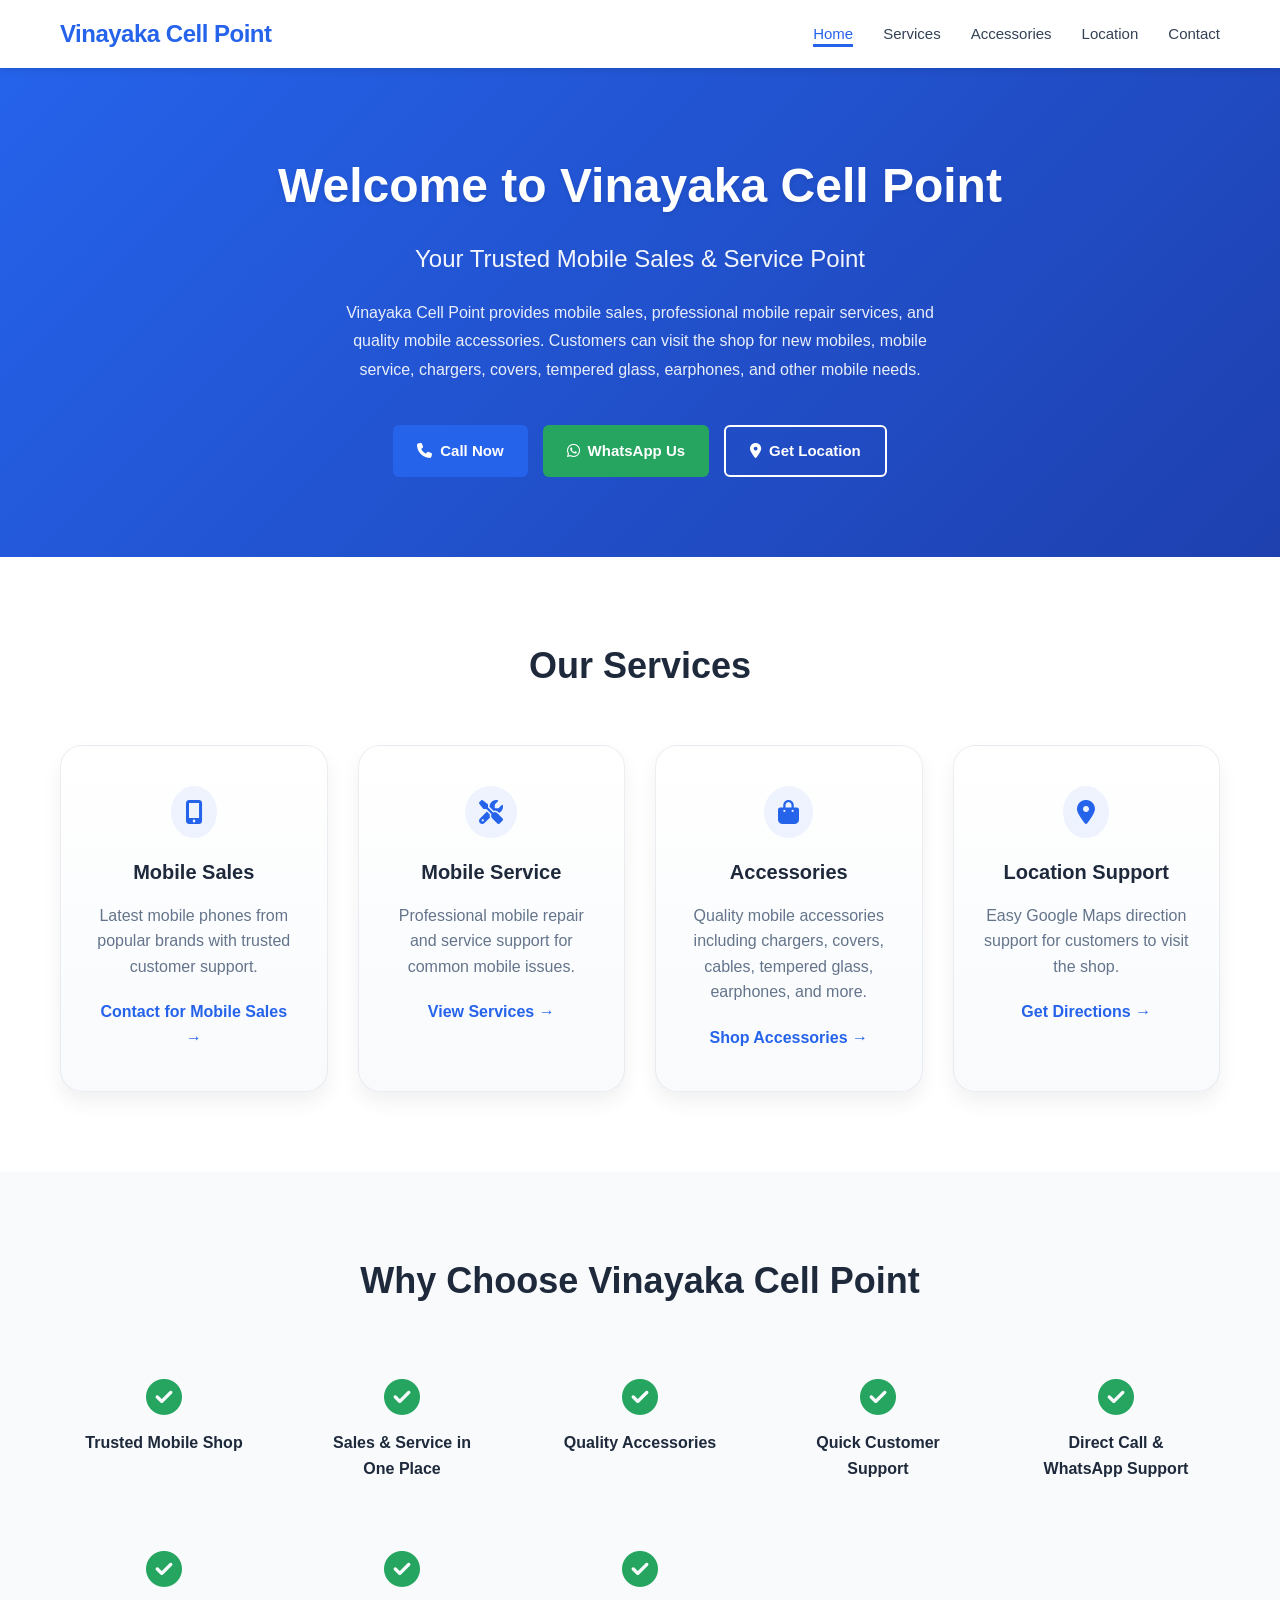
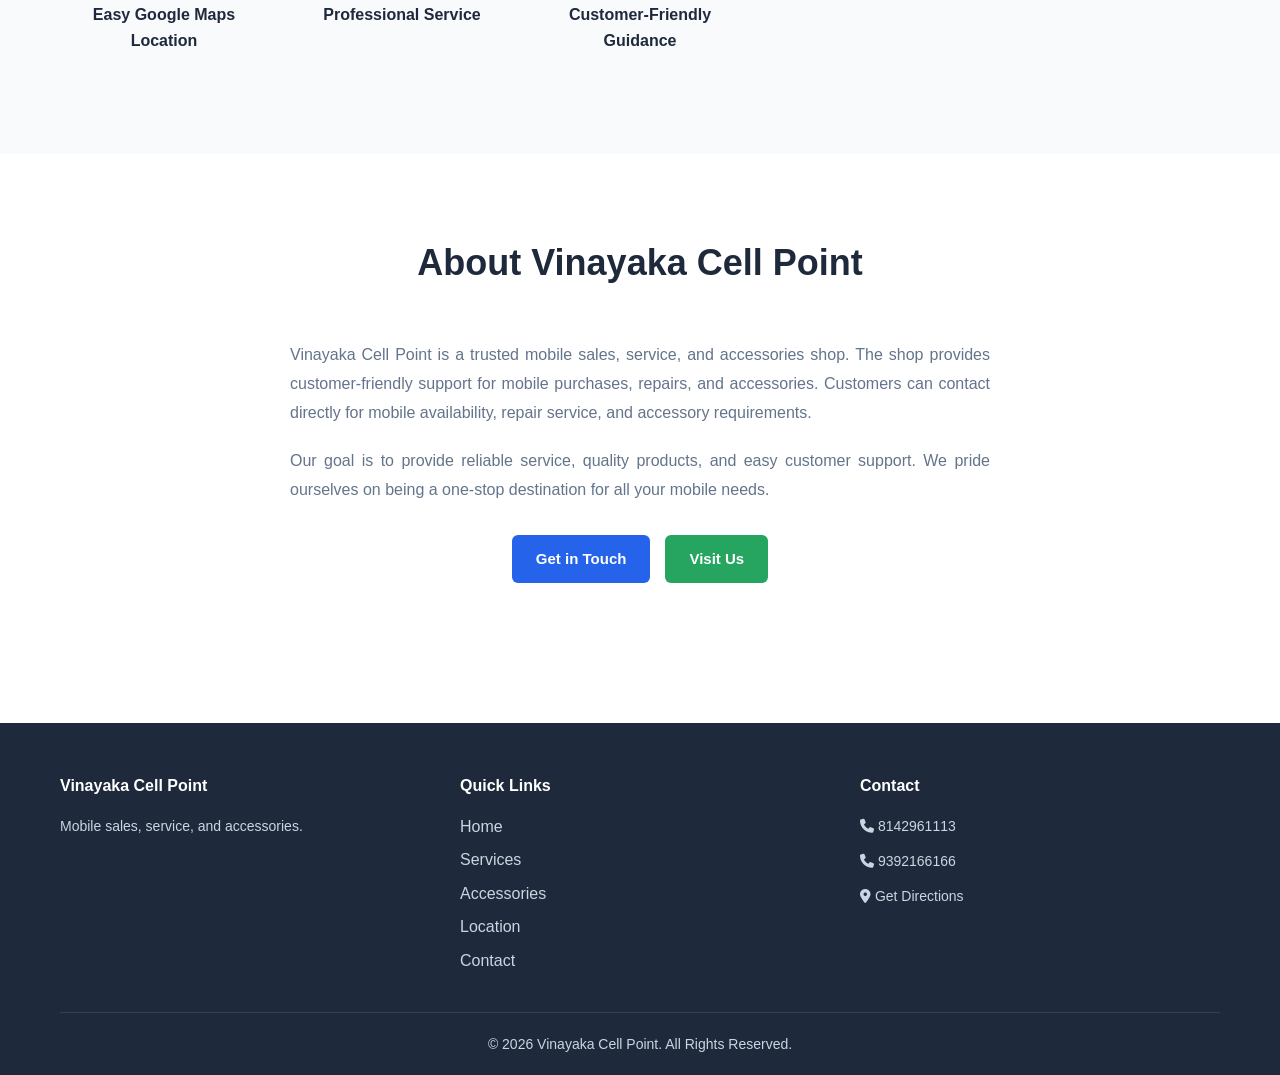
==== index.html @ 68d7e824 "Add files via upload" ====
<!DOCTYPE html>
<html lang="en">
<head>
    <meta charset="UTF-8">
    <meta name="viewport" content="width=device-width, initial-scale=1.0">
    <title>Vinayaka Cell Point - Mobile Sales & Service</title>
    <link rel="stylesheet" href="style.css">
    <link rel="stylesheet" href="https://cdnjs.cloudflare.com/ajax/libs/font-awesome/6.4.0/css/all.min.css">
    <link rel="icon" href="data:image/svg+xml,%3Csvg xmlns='http://www.w3.org/2000/svg' viewBox='0 0 100 100'%3E%3Crect width='100' height='100' rx='20' ry='20' fill='%232563eb'/%3E%3Cpath d='M35 20h30a5 5 0 0 1 5 5v50a5 5 0 0 1-5 5H35a5 5 0 0 1-5-5V25a5 5 0 0 1 5-5zm15 60a3 3 0 1 0 0-6 3 3 0 0 0 0 6z' fill='%23fff'/%3E%3C/svg%3E">
</head>
<body>
    <!-- Navigation Menu -->
    <nav class="navbar">
        <div class="container">
            <div class="navbar-brand">
                <h1>Vinayaka Cell Point</h1>
            </div>
            <div class="navbar-toggle" id="navbar-toggle">
                <span></span>
                <span></span>
                <span></span>
            </div>
            <ul class="nav-menu" id="nav-menu">
                <li><a href="index.html" class="active">Home</a></li>
                <li><a href="services.html">Services</a></li>
                <li><a href="accessories.html">Accessories</a></li>
                <li><a href="location.html">Location</a></li>
                <li><a href="contact.html">Contact</a></li>
            </ul>
        </div>
    </nav>

    <!-- Hero Section -->
    <section class="hero">
        <div class="container">
            <div class="hero-content">
                <h2 class="hero-title">Welcome to Vinayaka Cell Point</h2>
                <p class="hero-subtitle">Your Trusted Mobile Sales & Service Point</p>
                <p class="hero-description">
                    Vinayaka Cell Point provides mobile sales, professional mobile repair services, and quality mobile accessories. 
                    Customers can visit the shop for new mobiles, mobile service, chargers, covers, tempered glass, earphones, and other mobile needs.
                </p>
                <div class="hero-buttons">
                    <a href="tel:8142961113" class="btn btn-primary">
                        <i class="fas fa-phone"></i> Call Now
                    </a>
                    <a href="https://wa.me/918142961113" class="btn btn-secondary" target="_blank">
                        <i class="fab fa-whatsapp"></i> WhatsApp Us
                    </a>
                    <a href="https://maps.app.goo.gl/v7UBUnxVb5iCzYGTA" class="btn btn-outline" target="_blank">
                        <i class="fas fa-map-marker-alt"></i> Get Location
                    </a>
                </div>
            </div>
        </div>
    </section>


    <!-- Main Service Cards -->
    <section class="services-overview">
        <div class="container">
            <h2 class="section-title">Our Services</h2>
            <div class="services-grid">
                <div class="service-card">
                    <div class="card-icon">
                        <i class="fas fa-mobile-alt"></i>
                    </div>
                    <h3>Mobile Sales</h3>
                    <p>Latest mobile phones from popular brands with trusted customer support.</p>
                    <a href="contact.html" class="card-link">Contact for Mobile Sales →</a>
                </div>
                <div class="service-card">
                    <div class="card-icon">
                        <i class="fas fa-tools"></i>
                    </div>
                    <h3>Mobile Service</h3>
                    <p>Professional mobile repair and service support for common mobile issues.</p>
                    <a href="services.html" class="card-link">View Services →</a>
                </div>
                <div class="service-card">
                    <div class="card-icon">
                        <i class="fas fa-shopping-bag"></i>
                    </div>
                    <h3>Accessories</h3>
                    <p>Quality mobile accessories including chargers, covers, cables, tempered glass, earphones, and more.</p>
                    <a href="accessories.html" class="card-link">Shop Accessories →</a>
                </div>
                <div class="service-card">
                    <div class="card-icon">
                        <i class="fas fa-map-marker-alt"></i>
                    </div>
                    <h3>Location Support</h3>
                    <p>Easy Google Maps direction support for customers to visit the shop.</p>
                    <a href="location.html" class="card-link">Get Directions →</a>
                </div>
            </div>
        </div>
    </section>

    <!-- Why Choose Us Section -->
    <section class="why-choose">
        <div class="container">
            <h2 class="section-title">Why Choose Vinayaka Cell Point</h2>
            <div class="features-grid">
                <div class="feature-item">
                    <i class="fas fa-check-circle"></i>
                    <h4>Trusted Mobile Shop</h4>
                </div>
                <div class="feature-item">
                    <i class="fas fa-check-circle"></i>
                    <h4>Sales & Service in One Place</h4>
                </div>
                <div class="feature-item">
                    <i class="fas fa-check-circle"></i>
                    <h4>Quality Accessories</h4>
                </div>
                <div class="feature-item">
                    <i class="fas fa-check-circle"></i>
                    <h4>Quick Customer Support</h4>
                </div>
                <div class="feature-item">
                    <i class="fas fa-check-circle"></i>
                    <h4>Direct Call & WhatsApp Support</h4>
                </div>
                <div class="feature-item">
                    <i class="fas fa-check-circle"></i>
                    <h4>Easy Google Maps Location</h4>
                </div>
                <div class="feature-item">
                    <i class="fas fa-check-circle"></i>
                    <h4>Professional Service</h4>
                </div>
                <div class="feature-item">
                    <i class="fas fa-check-circle"></i>
                    <h4>Customer-Friendly Guidance</h4>
                </div>
            </div>
        </div>
    </section>

    <!-- About Section -->
    <section class="about">
        <div class="container">
            <h2 class="section-title">About Vinayaka Cell Point</h2>
            <div class="about-content">
                <p>
                    Vinayaka Cell Point is a trusted mobile sales, service, and accessories shop. The shop provides customer-friendly 
                    support for mobile purchases, repairs, and accessories. Customers can contact directly for mobile availability, 
                    repair service, and accessory requirements.
                </p>
                <p>
                    Our goal is to provide reliable service, quality products, and easy customer support. We pride ourselves on being 
                    a one-stop destination for all your mobile needs.
                </p>
                <div class="about-buttons">
                    <a href="contact.html" class="btn btn-primary">Get in Touch</a>
                    <a href="location.html" class="btn btn-secondary">Visit Us</a>
                </div>
            </div>
        </div>
    </section>


    <!-- Footer -->
    <footer class="footer">
        <div class="container">
            <div class="footer-content">
                <div class="footer-section">
                    <h3>Vinayaka Cell Point</h3>
                    <p>Mobile sales, service, and accessories.</p>
                </div>
                <div class="footer-section">
                    <h4>Quick Links</h4>
                    <ul>
                        <li><a href="index.html">Home</a></li>
                        <li><a href="services.html">Services</a></li>
                        <li><a href="accessories.html">Accessories</a></li>
                        <li><a href="location.html">Location</a></li>
                        <li><a href="contact.html">Contact</a></li>
                    </ul>
                </div>
                <div class="footer-section">
                    <h4>Contact</h4>
                    <p><i class="fas fa-phone"></i> <a href="tel:8142961113">8142961113</a></p>
                    <p><i class="fas fa-phone"></i> <a href="tel:9392166166">9392166166</a></p>
                    <p><i class="fas fa-map-marker-alt"></i> <a href="https://maps.app.goo.gl/v7UBUnxVb5iCzYGTA" target="_blank">Get Directions</a></p>
                </div>
            </div>
            <div class="footer-bottom">
                <p>&copy; 2026 Vinayaka Cell Point. All Rights Reserved.</p>
            </div>
        </div>
    </footer>

    <script src="script.js"></script>
</body>
</html>
---- style.css ----
/* ============================================
   VINAYAKA CELL POINT - PROFESSIONAL WEBSITE
   ============================================ */

* {
    margin: 0;
    padding: 0;
    box-sizing: border-box;
}

:root {
    --primary-color: #2563eb;
    --secondary-color: #25a55f;
    --accent-color: #f59e0b;
    --dark-color: #1e293b;
    --light-color: #f8fafc;
    --border-color: #e2e8f0;
    --text-color: #334155;
    --light-text: #64748b;
    --white: #ffffff;
    --transition: all 0.3s ease;
}

html {
    scroll-behavior: smooth;
}

body {
    font-family: 'Segoe UI', Tahoma, Geneva, Verdana, sans-serif;
    line-height: 1.6;
    color: var(--text-color);
    background-color: var(--white);
}

.container {
    max-width: 1200px;
    margin: 0 auto;
    padding: 0 20px;
}

/* ============================================
   NAVIGATION BAR
   ============================================ */

.navbar {
    background-color: var(--white);
    box-shadow: 0 2px 8px rgba(0, 0, 0, 0.1);
    position: sticky;
    top: 0;
    z-index: 100;
}

.navbar .container {
    display: flex;
    justify-content: space-between;
    align-items: center;
    padding: 15px 20px;
}

.navbar-brand h1 {
    color: var(--primary-color);
    font-size: 24px;
    font-weight: 700;
    letter-spacing: -0.5px;
}

.nav-menu {
    display: flex;
    list-style: none;
    gap: 30px;
}

.nav-menu a {
    text-decoration: none;
    color: var(--text-color);
    font-weight: 500;
    font-size: 15px;
    transition: var(--transition);
    position: relative;
}

.nav-menu a:hover,
.nav-menu a.active {
    color: var(--primary-color);
}

.nav-menu a.active::after {
    content: '';
    position: absolute;
    bottom: -5px;
    left: 0;
    width: 100%;
    height: 3px;
    background: var(--primary-color);
}

.navbar-toggle {
    display: none;
    flex-direction: column;
    cursor: pointer;
    gap: 5px;
}

.navbar-toggle span {
    width: 25px;
    height: 3px;
    background-color: var(--text-color);
    border-radius: 2px;
    transition: var(--transition);
}

/* ============================================
   GANESH BANNER
   ============================================ */

.ganesh-banner {
    background: linear-gradient(135deg, #2563eb 0%, #1e40af 100%);
    padding: 25px 0;
    text-align: center;
    border-bottom: 3px solid var(--secondary-color);
}

.ganesh-image {
    width: 120px;
    height: 120px;
    border-radius: 50%;
    background-color: var(--white);
    padding: 8px;
    box-shadow: 0 6px 20px rgba(0, 0, 0, 0.2);
    animation: ganeshFloat 3s ease-in-out infinite;
}

@keyframes ganeshFloat {
    0%, 100% {
        transform: translateY(0px);
    }
    50% {
        transform: translateY(-10px);
    }
}

/* ============================================
   HERO SECTION
   ============================================ */

.hero {
    background: linear-gradient(135deg, var(--primary-color) 0%, #1e40af 100%);
    color: var(--white);
    padding: 80px 0;
    text-align: center;
}

.hero-title {
    font-size: 48px;
    font-weight: 700;
    margin-bottom: 15px;
    text-shadow: 0 2px 4px rgba(0, 0, 0, 0.1);
}

.hero-subtitle {
    font-size: 24px;
    font-weight: 500;
    margin-bottom: 20px;
    opacity: 0.95;
}

.hero-description {
    font-size: 16px;
    max-width: 600px;
    margin: 0 auto 40px;
    opacity: 0.9;
    line-height: 1.8;
}

.hero-buttons {
    display: flex;
    gap: 15px;
    justify-content: center;
    flex-wrap: wrap;
}

/* ============================================
   BUTTONS
   ============================================ */

.btn {
    display: inline-flex;
    align-items: center;
    gap: 8px;
    padding: 12px 24px;
    border-radius: 6px;
    text-decoration: none;
    font-weight: 600;
    font-size: 15px;
    border: none;
    cursor: pointer;
    transition: var(--transition);
    white-space: nowrap;
}

.btn-primary {
    background-color: var(--primary-color);
    color: var(--white);
}

.btn-primary:hover {
    background-color: #1d4ed8;
    transform: translateY(-2px);
    box-shadow: 0 4px 12px rgba(37, 99, 235, 0.3);
}

.btn-secondary {
    background-color: var(--secondary-color);
    color: var(--white);
}

.btn-secondary:hover {
    background-color: #1d9d4f;
    transform: translateY(-2px);
    box-shadow: 0 4px 12px rgba(37, 165, 95, 0.3);
}

.btn-outline {
    background-color: transparent;
    color: var(--white);
    border: 2px solid var(--white);
}

.btn-outline:hover {
    background-color: var(--white);
    color: var(--primary-color);
}

.btn-sm {
    padding: 8px 16px;
    font-size: 14px;
}

.btn-lg {
    padding: 14px 32px;
    font-size: 16px;
}

.btn:disabled {
    opacity: 0.6;
    cursor: not-allowed;
}

/* ============================================
   GLOBAL CARD STYLING
   ============================================ */

.action-card,
.service-card,
.brand-card,
.accessory-card,
.offer-card,
.method-card,
.detail-box,
.faq-item,
.benefit-item,
.benefit,
.step {
    background: var(--white);
    border: 1px solid rgba(148,163,184,0.18);
    border-radius: 16px;
    box-shadow: 0 10px 20px rgba(15,23,42,0.06);
    transition: transform 0.25s ease, box-shadow 0.25s ease, border-color 0.25s ease;
}

.action-card:hover,
.service-card:hover,
.brand-card:hover,
.accessory-card:hover,
.offer-card:hover,
.method-card:hover,
.detail-box:hover,
.faq-item:hover,
.benefit-item:hover,
.benefit:hover,
.step:hover {
    transform: translateY(-3px);
    box-shadow: 0 14px 28px rgba(15,23,42,0.1);
    border-color: rgba(148,163,184,0.28);
}

/* ============================================
   QUICK ACTIONS
   ============================================ */

.action-grid {
    display: grid;
    grid-template-columns: repeat(auto-fit, minmax(150px, 1fr));
    gap: 20px;
}

.action-card {
    background: linear-gradient(180deg, rgba(255,255,255,0.98), rgba(248,250,252,0.98));
    border: 1px solid rgba(148,163,184,0.18);
    padding: 24px 22px;
    border-radius: 22px;
    text-align: center;
    text-decoration: none;
    color: var(--text-color);
    transition: transform 0.3s ease, box-shadow 0.3s ease, border-color 0.3s ease;
    cursor: pointer;
}

.action-card:hover {
    border-color: rgba(37,99,235,0.3);
    box-shadow: 0 20px 40px rgba(37,99,235,0.12);
    transform: translateY(-6px);
}

.action-card i {
    font-size: 32px;
    color: var(--primary-color);
    margin-bottom: 10px;
}

.action-card p {
    font-weight: 600;
    font-size: 14px;
}

/* ============================================
   SERVICE CARDS
   ============================================ */

.services-overview {
    padding: 80px 0;
}

.section-title {
    font-size: 36px;
    font-weight: 700;
    text-align: center;
    margin-bottom: 50px;
    color: var(--dark-color);
}

.services-grid {
    display: grid;
    grid-template-columns: repeat(auto-fit, minmax(260px, 1fr));
    gap: 30px;
}

.service-card {
    background: linear-gradient(180deg, rgba(255,255,255,0.98), rgba(248,250,252,0.98));
    border: 1px solid rgba(148,163,184,0.18);
    border-radius: 22px;
    padding: 40px 30px;
    text-align: center;
    transition: transform 0.3s ease, box-shadow 0.3s ease, border-color 0.3s ease;
}

.service-card:hover {
    box-shadow: 0 20px 45px rgba(15,23,42,0.12);
    transform: translateY(-8px);
    border-color: rgba(37,99,235,0.28);
}

.card-icon,
.brand-icon,
.offer-icon,
.item-icon,
.method-card i {
    width: auto;
    height: auto;
    display: inline-flex;
    align-items: center;
    justify-content: center;
    padding: 14px;
    border-radius: 50%;
    margin-bottom: 18px;
    background: rgba(37,99,235,0.08);
    color: var(--primary-color);
}

.card-icon i,
.brand-icon i,
.offer-icon i,
.item-icon i,
.method-card i {
    font-size: 24px;
}

.service-card h3 {
    font-size: 20px;
    margin-bottom: 15px;
    color: var(--dark-color);
}

.service-card p {
    color: var(--light-text);
    margin-bottom: 20px;
    line-height: 1.6;
}

.card-link {
    color: var(--primary-color);
    text-decoration: none;
    font-weight: 600;
    transition: var(--transition);
    display: inline-block;
}

.card-link:hover {
    color: var(--primary-color);
    transform: translateX(5px);
}

/* ============================================
   WHY CHOOSE US SECTION
   ============================================ */

.why-choose {
    background-color: var(--light-color);
    padding: 80px 0;
}

.features-grid {
    display: grid;
    grid-template-columns: repeat(auto-fit, minmax(200px, 1fr));
    gap: 30px;
}

.feature-item {
    text-align: center;
    padding: 20px;
}

.feature-item i {
    font-size: 36px;
    color: var(--secondary-color);
    margin-bottom: 15px;
}

.feature-item h4 {
    font-size: 16px;
    color: var(--dark-color);
    font-weight: 600;
}

/* ============================================
   ABOUT SECTION
   ============================================ */

.about {
    padding: 80px 0;
}

.about-content {
    max-width: 700px;
    margin: 0 auto;
}

.about-content p {
    font-size: 16px;
    line-height: 1.8;
    margin-bottom: 20px;
    color: var(--light-text);
    text-align: justify;
}

.about-buttons {
    display: flex;
    gap: 15px;
    justify-content: center;
    margin-top: 30px;
    flex-wrap: wrap;
}

/* ============================================
   PAGE HEADER
   ============================================ */

.page-header {
    background: linear-gradient(135deg, var(--primary-color) 0%, #1e40af 100%);
    color: var(--white);
    padding: 50px 0;
    text-align: center;
}

.page-header h2 {
    font-size: 36px;
    margin-bottom: 10px;
}

.page-header p {
    font-size: 16px;
    opacity: 0.9;
}

/* ============================================
   BRANDS SECTION
   ============================================ */

.brands-section {
    padding: 60px 0;
}

.section-subtitle {
    text-align: center;
    color: var(--light-text);
    margin-bottom: 40px;
    font-size: 16px;
}

.brands-grid {
    display: grid;
    grid-template-columns: repeat(auto-fit, minmax(200px, 1fr));
    gap: 20px;
}

.brand-card {
    background: linear-gradient(180deg, rgba(255,255,255,0.98), rgba(248,250,252,0.98));
    border: 1px solid rgba(148,163,184,0.18);
    border-radius: 22px;
    padding: 32px;
    text-align: center;
    transition: transform 0.3s ease, box-shadow 0.3s ease, border-color 0.3s ease;
}

.brand-card:hover {
    border-color: rgba(37,99,235,0.28);
    box-shadow: 0 20px 42px rgba(15,23,42,0.12);
    transform: translateY(-6px);
}

.brand-icon {
    font-size: 40px;
    color: var(--primary-color);
    margin-bottom: 15px;
}

.brand-card h3 {
    font-size: 18px;
    margin-bottom: 10px;
    color: var(--dark-color);
}

.brand-card p {
    color: var(--light-text);
    margin-bottom: 20px;
    font-size: 14px;
}

.card-buttons {
    display: flex;
    gap: 10px;
}

/* ============================================
   CTA SECTION
   ============================================ */

.cta-section {
    background: linear-gradient(135deg, var(--primary-color) 0%, #1e40af 100%);
    color: var(--white);
    padding: 60px 0;
    text-align: center;
    margin: 60px 0;
}

.cta-section h2 {
    font-size: 32px;
    margin-bottom: 10px;
}

.cta-section p {
    font-size: 16px;
    margin-bottom: 30px;
    opacity: 0.9;
}

.cta-buttons {
    display: flex;
    gap: 15px;
    justify-content: center;
    flex-wrap: wrap;
}

/* ============================================
   SERVICES LIST
   ============================================ */

.service-intro {
    background-color: var(--light-color);
    padding: 30px 0;
}

.intro-text {
    text-align: center;
    color: var(--light-text);
    font-size: 16px;
    max-width: 600px;
    margin: 0 auto;
}

.services-list {
    padding: 60px 0;
}

.services-items {
    display: grid;
    gap: 20px;
}

.service-item {
    display: flex;
    gap: 20px;
    padding: 25px;
    background-color: var(--white);
    border-left: 4px solid var(--primary-color);
    border-radius: 8px;
    transition: var(--transition);
}

.service-item:hover {
    box-shadow: 0 6px 20px rgba(0, 0, 0, 0.1);
    transform: translateX(5px);
}

.item-icon {
    font-size: 32px;
    color: var(--primary-color);
    min-width: 50px;
    display: flex;
    align-items: center;
    justify-content: center;
}

.item-content h3 {
    font-size: 18px;
    margin-bottom: 8px;
    color: var(--dark-color);
}

.item-content p {
    color: var(--light-text);
    font-size: 14px;
}

/* ============================================
   ACCESSORIES SECTION
   ============================================ */

.accessories-section {
    padding: 60px 0;
}

.accessories-grid {
    display: grid;
    grid-template-columns: repeat(auto-fit, minmax(220px, 1fr));
    gap: 16px;
    align-items: stretch;
    grid-auto-rows: 1fr;
}

.accessory-card {
    background: var(--white);
    border: 1px solid rgba(148,163,184,0.18);
    border-radius: 18px;
    overflow: hidden;
    display: flex;
    flex-direction: column;
    transition: transform 0.3s ease, box-shadow 0.3s ease, border-color 0.3s ease;
    min-height: 480px;
    height: 100%;
}

.accessory-card:hover {
    border-color: rgba(37,165,95,0.22);
    box-shadow: 0 18px 32px rgba(15,23,42,0.08);
    transform: translateY(-4px);
}

.accessory-image {
    aspect-ratio: 4 / 3;
    overflow: hidden;
    min-height: 220px;
}

.accessory-image img {
    width: 100%;
    height: 100%;
    display: block;
    object-fit: cover;
}

.accessory-content {
    padding: 20px;
    text-align: left;
    display: flex;
    flex-direction: column;
    justify-content: flex-start;
    gap: 12px;
    flex: 1;
}

.accessory-card h3 {
    font-size: 20px;
    margin: 0 0 12px;
    color: var(--dark-color);
}

.accessory-card p {
    color: var(--light-text);
    font-size: 15px;
    margin-bottom: 22px;
    line-height: 1.7;
}

.accessory-card .btn {
    width: 100%;
    justify-content: center;
    padding: 12px 0;
}

/* ============================================
   OFFERS SECTION
   ============================================ */

.offers-section {
    padding: 60px 0;
}

.offers-grid {
    display: grid;
    grid-template-columns: repeat(auto-fit, minmax(260px, 1fr));
    gap: 25px;
}

.offer-card {
    background: linear-gradient(180deg, rgba(255,255,255,0.98), rgba(248,250,252,0.98));
    border: 1px solid rgba(148,163,184,0.18);
    border-radius: 22px;
    padding: 32px;
    position: relative;
    transition: transform 0.3s ease, box-shadow 0.3s ease, border-color 0.3s ease;
}

.offer-card:hover {
    border-color: rgba(245,158,11,0.28);
    box-shadow: 0 20px 45px rgba(15,23,42,0.12);
    transform: translateY(-8px);
}

.offer-badge {
    position: absolute;
    top: -12px;
    right: 20px;
    background-color: var(--accent-color);
    color: var(--white);
    padding: 6px 15px;
    border-radius: 20px;
    font-size: 12px;
    font-weight: 700;
}

.offer-icon {
    font-size: 40px;
    color: var(--accent-color);
    margin: 20px 0;
}

.offer-card h3 {
    font-size: 18px;
    margin-bottom: 15px;
    color: var(--dark-color);
}

.offer-card p {
    color: var(--light-text);
    margin-bottom: 20px;
    font-size: 14px;
    line-height: 1.6;
}

.offer-period {
    font-size: 12px;
    color: var(--accent-color);
    font-weight: 600;
    margin-bottom: 20px;
}

/* ============================================
   LOCATION SECTION
   ============================================ */

.location-section {
    padding: 60px 0;
}

.location-content {
    display: grid;
    grid-template-columns: 1fr 1fr;
    gap: 40px;
}

.location-info h2 {
    font-size: 28px;
    margin-bottom: 30px;
    color: var(--dark-color);
}

.info-item {
    margin-bottom: 30px;
}

.info-item h3 {
    color: var(--primary-color);
    margin-bottom: 10px;
    font-size: 16px;
}

.info-item p {
    color: var(--light-text);
    line-height: 1.8;
}

.info-item a {
    color: var(--primary-color);
    text-decoration: none;
    font-weight: 600;
}

.info-item a:hover {
    text-decoration: underline;
}

.location-map h2 {
    font-size: 28px;
    margin-bottom: 20px;
    color: var(--dark-color);
}

.location-map iframe {
    border-radius: 10px;
    margin-bottom: 20px;
}

.map-buttons {
    display: flex;
    gap: 15px;
    flex-wrap: wrap;
}

.how-to-reach {
    background-color: var(--light-color);
    padding: 60px 0;
}

.steps-grid {
    display: grid;
    grid-template-columns: repeat(auto-fit, minmax(200px, 1fr));
    gap: 30px;
}

.step {
    text-align: center;
    padding: 20px;
}

.step-number {
    display: flex;
    align-items: center;
    justify-content: center;
    width: 50px;
    height: 50px;
    background-color: var(--primary-color);
    color: var(--white);
    border-radius: 50%;
    font-size: 24px;
    font-weight: 700;
    margin: 0 auto 15px;
}

.step h3 {
    font-size: 18px;
    margin-bottom: 10px;
    color: var(--dark-color);
}

.step p {
    color: var(--light-text);
    font-size: 14px;
}

.why-visit,
.why-offers {
    padding: 60px 0;
}

.visit-benefits,
.offers-benefits {
    display: grid;
    grid-template-columns: repeat(auto-fit, minmax(200px, 1fr));
    gap: 30px;
}

.benefit-item,
.benefit {
    text-align: center;
    padding: 20px;
    background-color: var(--light-color);
    border-radius: 10px;
    transition: var(--transition);
}

.benefit-item:hover,
.benefit:hover {
    background-color: var(--white);
    box-shadow: 0 6px 15px rgba(0, 0, 0, 0.1);
}

.benefit-item i,
.benefit i {
    font-size: 36px;
    color: var(--primary-color);
    margin-bottom: 15px;
}

.benefit-item h4,
.benefit h4 {
    font-size: 16px;
    margin-bottom: 10px;
    color: var(--dark-color);
}

.benefit-item p,
.benefit p {
    color: var(--light-text);
    font-size: 14px;
}

/* ============================================
   CONTACT SECTION
   ============================================ */

.contact-section {
    padding: 60px 0;
}

.contact-wrapper {
    display: grid;
    grid-template-columns: 1fr 1fr;
    gap: 40px;
}

.contact-form-container h2,
.contact-details-container h2 {
    font-size: 24px;
    margin-bottom: 25px;
    color: var(--dark-color);
}

.contact-form {
    display: flex;
    flex-direction: column;
    gap: 20px;
}

.form-group {
    display: flex;
    flex-direction: column;
}

.form-group label {
    margin-bottom: 8px;
    font-weight: 600;
    color: var(--dark-color);
    font-size: 14px;
}

.form-group input,
.form-group textarea,
.form-group select {
    padding: 12px;
    border: 2px solid var(--border-color);
    border-radius: 6px;
    font-family: inherit;
    font-size: 14px;
    transition: var(--transition);
}

.form-group input:focus,
.form-group textarea:focus,
.form-group select:focus {
    outline: none;
    border-color: var(--primary-color);
    box-shadow: 0 0 0 3px rgba(37, 99, 235, 0.1);
}

.form-note {
    font-size: 12px;
    color: var(--light-text);
    text-align: center;
}

.detail-box {
    background: linear-gradient(180deg, rgba(255,255,255,0.98), rgba(248,250,252,0.98));
    padding: 24px;
    border-radius: 22px;
    border: 1px solid rgba(148,163,184,0.18);
    margin-bottom: 20px;
}

.detail-box h3 {
    font-size: 16px;
    margin-bottom: 12px;
    color: var(--dark-color);
    display: flex;
    align-items: center;
    gap: 10px;
}

.detail-box i {
    color: var(--primary-color);
}

.detail-box p {
    color: var(--light-text);
    margin-bottom: 10px;
}

.contact-link {
    color: var(--primary-color);
    text-decoration: none;
    font-weight: 600;
}

.contact-link:hover {
    text-decoration: underline;
}

.quick-actions-contact {
    display: flex;
    gap: 10px;
    flex-wrap: wrap;
}

.action-link {
    flex: 1;
    padding: 12px;
    background-color: var(--white);
    border: 2px solid var(--primary-color);
    border-radius: 6px;
    text-decoration: none;
    color: var(--primary-color);
    text-align: center;
    font-weight: 600;
    transition: var(--transition);
    display: flex;
    flex-direction: column;
    align-items: center;
    gap: 8px;
}

.action-link:hover {
    background-color: var(--primary-color);
    color: var(--white);
}

/* ============================================
   ALTERNATIVE CONTACT
   ============================================ */

.alternative-contact {
    background-color: var(--light-color);
    padding: 60px 0;
}

.methods-grid {
    display: grid;
    grid-template-columns: repeat(auto-fit, minmax(250px, 1fr));
    gap: 25px;
}

.method-card {
    background: linear-gradient(180deg, rgba(255,255,255,0.98), rgba(248,250,252,0.98));
    padding: 32px;
    border-radius: 22px;
    text-align: center;
    transition: transform 0.3s ease, box-shadow 0.3s ease, border-color 0.3s ease;
    border: 1px solid rgba(148,163,184,0.18);
}

.method-card:hover {
    box-shadow: 0 20px 42px rgba(15,23,42,0.12);
    transform: translateY(-6px);
}

.method-card i {
    font-size: 40px;
    color: var(--primary-color);
    margin-bottom: 15px;
}

.method-card h3 {
    font-size: 18px;
    margin-bottom: 10px;
    color: var(--dark-color);
}

.method-card p {
    color: var(--light-text);
    margin-bottom: 20px;
}

/* ============================================
   FAQ SECTION
   ============================================ */

.faq-section {
    padding: 60px 0;
}

.faq-items {
    max-width: 700px;
    margin: 0 auto;
    display: flex;
    flex-direction: column;
    gap: 15px;
}

.faq-item {
    border: 2px solid var(--border-color);
    border-radius: 8px;
    overflow: hidden;
    transition: var(--transition);
}

.faq-question {
    padding: 20px;
    background-color: var(--light-color);
    cursor: pointer;
    display: flex;
    justify-content: space-between;
    align-items: center;
    font-weight: 600;
    color: var(--dark-color);
    transition: var(--transition);
}

.faq-question:hover {
    background-color: var(--primary-color);
    color: var(--white);
}

.faq-question h4 {
    margin: 0;
    font-size: 16px;
}

.faq-question i {
    transition: var(--transition);
}

.faq-item.active .faq-question {
    background-color: var(--primary-color);
    color: var(--white);
}

.faq-item.active .faq-question i {
    transform: rotate(180deg);
}

.faq-answer {
    padding: 20px;
    display: none;
    background-color: var(--white);
    color: var(--light-text);
}

.faq-item.active .faq-answer {
    display: block;
    animation: slideDown 0.3s ease;
}

@keyframes slideDown {
    from {
        opacity: 0;
        transform: translateY(-10px);
    }
    to {
        opacity: 1;
        transform: translateY(0);
    }
}

/* ============================================
   STICKY FOOTER
   ============================================ */

.sticky-footer {
    position: fixed;
    bottom: 0;
    left: 0;
    right: 0;
    display: none;
    background-color: var(--white);
    border-top: 2px solid var(--border-color);
    z-index: 99;
    padding: 10px;
}

.sticky-footer {
    display: flex;
    justify-content: space-around;
    align-items: center;
}

.sticky-footer a {
    flex: 1;
    display: flex;
    flex-direction: column;
    align-items: center;
    gap: 5px;
    text-decoration: none;
    color: var(--text-color);
    padding: 10px;
    text-align: center;
    font-size: 12px;
    transition: var(--transition);
}

.sticky-footer a:hover {
    color: var(--primary-color);
}

.sticky-footer i {
    font-size: 20px;
}

.sticky-footer span {
    font-weight: 600;
}

/* ============================================
   FOOTER
   ============================================ */

.footer {
    background-color: var(--dark-color);
    color: var(--white);
    padding: 50px 0 20px;
    margin-top: 60px;
}

.footer-content {
    display: grid;
    grid-template-columns: repeat(auto-fit, minmax(250px, 1fr));
    gap: 40px;
    margin-bottom: 30px;
}

.footer-section h3,
.footer-section h4 {
    margin-bottom: 15px;
    font-size: 16px;
}

.footer-section p {
    color: #cbd5e1;
    font-size: 14px;
    line-height: 1.8;
    margin-bottom: 10px;
}

.footer-section a {
    color: #cbd5e1;
    text-decoration: none;
    transition: var(--transition);
}

.footer-section a:hover {
    color: var(--primary-color);
}

.footer-section ul {
    list-style: none;
}

.footer-section ul li {
    margin-bottom: 8px;
}

.footer-bottom {
    border-top: 1px solid #334155;
    padding-top: 20px;
    text-align: center;
    color: #cbd5e1;
    font-size: 14px;
}

/* ============================================
   RESPONSIVE DESIGN
   ============================================ */

@media (max-width: 768px) {
    .navbar-toggle {
        display: flex;
    }

    .nav-menu {
        position: absolute;
        top: 60px;
        left: 0;
        right: 0;
        background-color: var(--white);
        flex-direction: column;
        gap: 0;
        max-height: 0;
        overflow: hidden;
        transition: max-height 0.3s ease;
        box-shadow: 0 8px 16px rgba(0, 0, 0, 0.1);
    }

    .nav-menu.active {
        max-height: 400px;
    }

    .nav-menu li {
        border-bottom: 1px solid var(--border-color);
    }

    .nav-menu a {
        display: block;
        padding: 15px 20px;
    }

    .hero-title {
        font-size: 32px;
    }

    .hero-subtitle {
        font-size: 18px;
    }

    .hero-buttons {
        flex-direction: column;
    }

    .btn,
    .btn-lg {
        width: 100%;
        justify-content: center;
    }

    .section-title {
        font-size: 28px;
    }

    .services-grid,
    .brands-grid,
    .accessories-grid,
    .offers-grid,
    .steps-grid,
    .methods-grid,
    .features-grid,
    .action-grid {
        grid-template-columns: 1fr;
    }

    .contact-wrapper,
    .location-content {
        grid-template-columns: 1fr;
    }

    .hero-buttons {
        flex-direction: column;
    }

    .cta-buttons {
        flex-direction: column;
    }

    .cta-buttons .btn {
        width: 100%;
    }

    .map-buttons {
        flex-direction: column;
    }

    .page-header h2 {
        font-size: 28px;
    }

    body {
        padding-bottom: 60px;
    }

    .sticky-footer {
        display: flex;
    }

    .quick-actions-contact {
        flex-direction: row;
    }

    .action-link {
        flex: 1;
    }
}

@media (max-width: 480px) {
    .container {
        padding: 0 15px;
    }

    .navbar-brand h1 {
        font-size: 18px;
    }

    .nav-menu {
        gap: 0;
    }

    .hero {
        padding: 50px 0;
    }

    .hero-title {
        font-size: 24px;
    }

    .hero-subtitle {
        font-size: 16px;
    }

    .hero-description {
        font-size: 14px;
    }

    .section-title {
        font-size: 22px;
        margin-bottom: 30px;
    }

    .service-card {
        padding: 25px 15px;
    }

    .service-item {
        gap: 15px;
        padding: 15px;
    }

    .footer-content {
        gap: 25px;
    }

    .quick-actions-contact {
        flex-direction: column;
    }

    .action-link {
        flex: 1 1 auto;
        min-height: 50px;
    }
}

/* ============================================
   ANIMATIONS
   ============================================ */

@keyframes fadeIn {
    from {
        opacity: 0;
        transform: translateY(20px);
    }
    to {
        opacity: 1;
        transform: translateY(0);
    }
}

.service-card,
.action-card,
.brand-card,
.offer-card {
    animation: fadeIn 0.6s ease forwards;
}

/* Utility Classes */
.text-center {
    text-align: center;
}

.mt-20 {
    margin-top: 20px;
}

.mb-20 {
    margin-bottom: 20px;
}
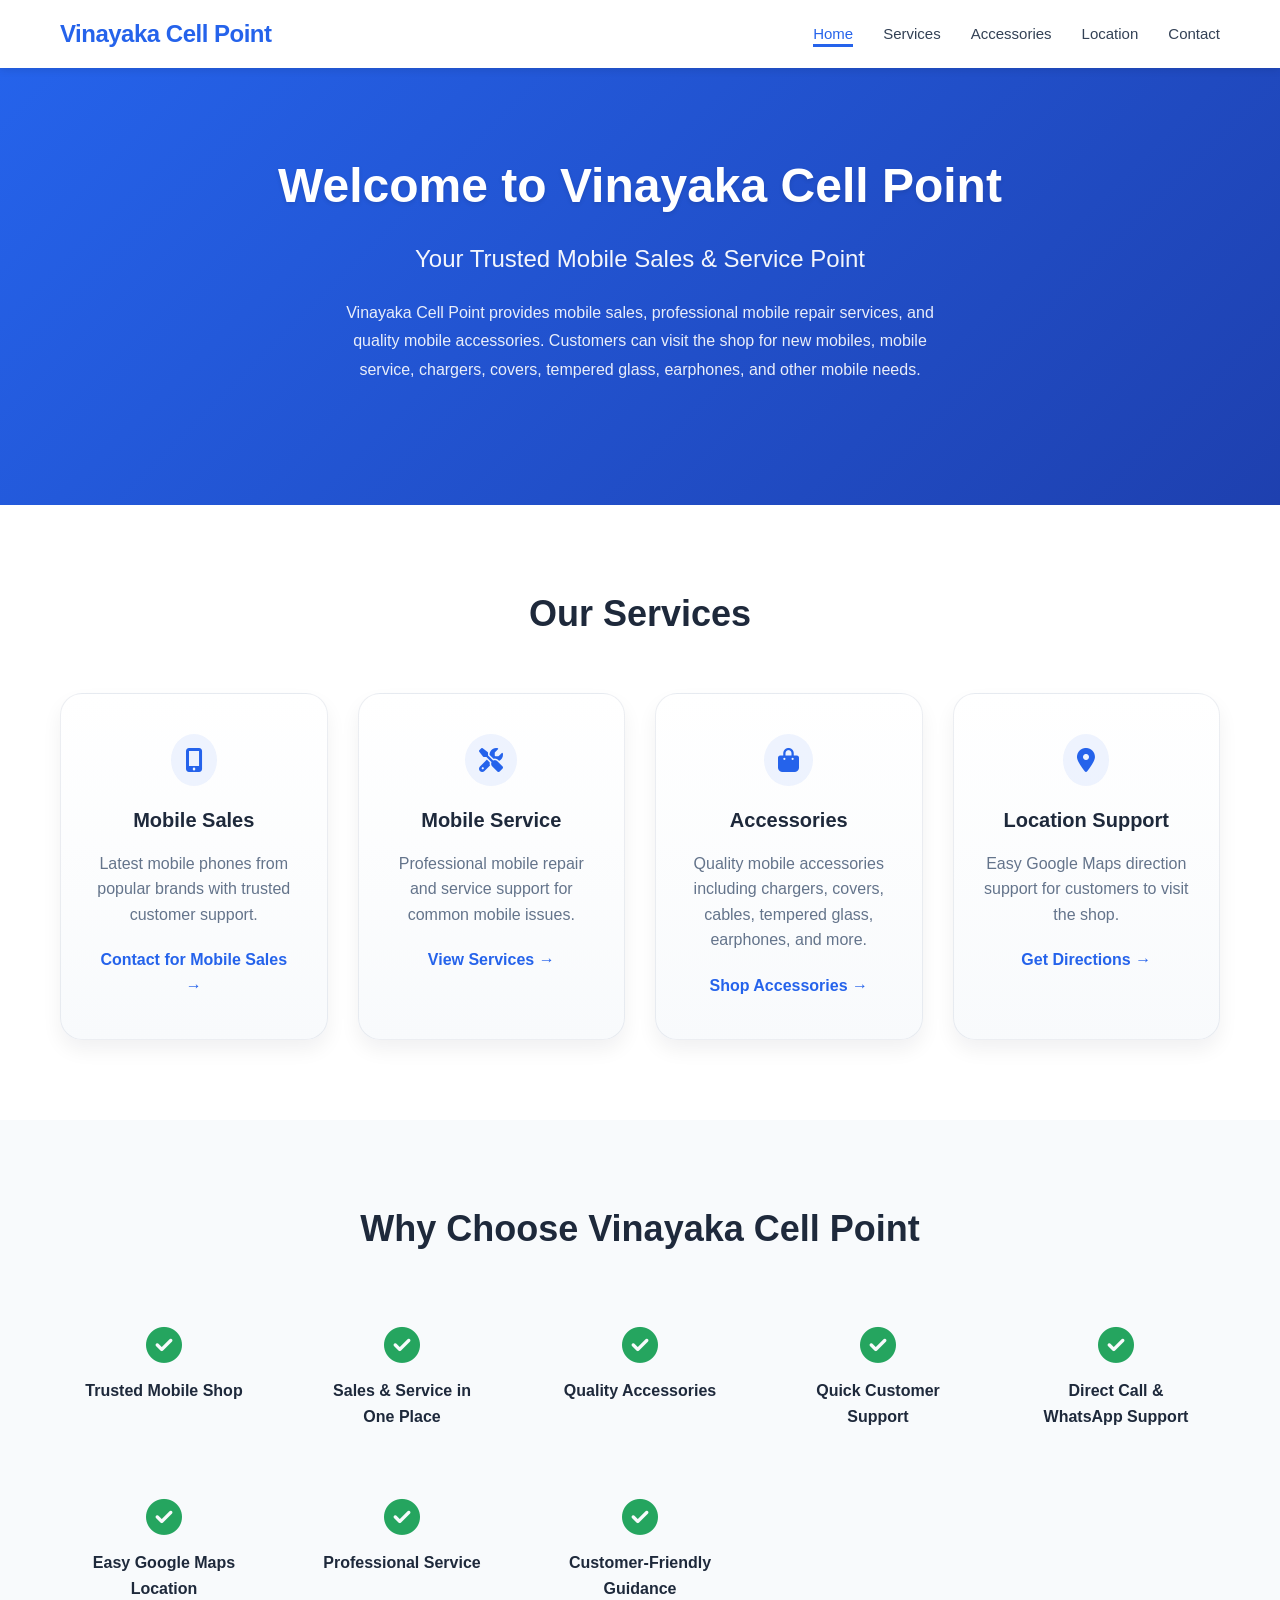
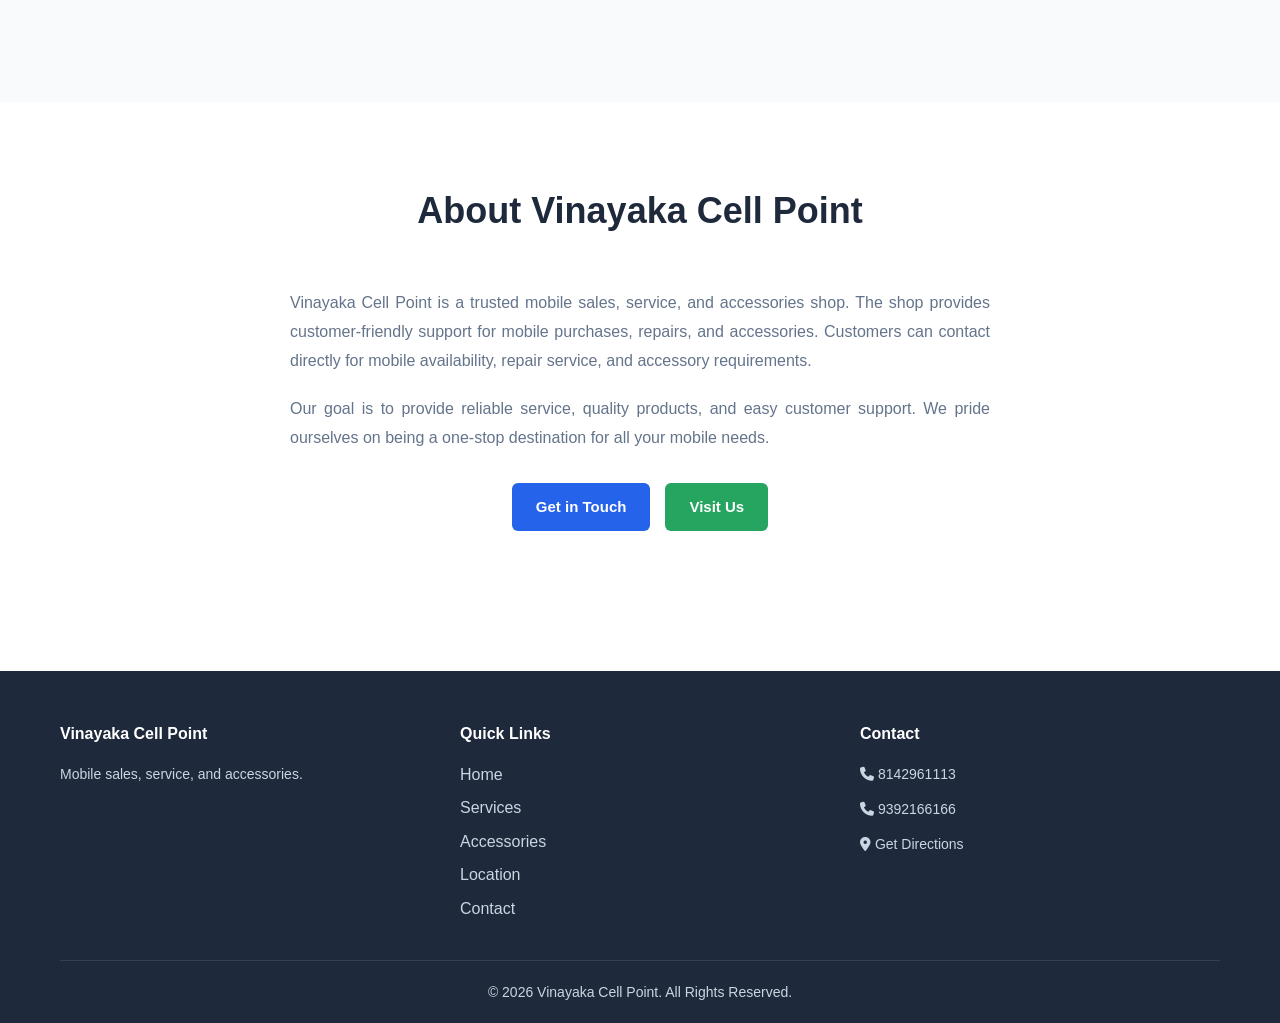
==== commit 454e453a: "Add files via upload" ====
--- a/index.html
+++ b/index.html
@@ -40,17 +40,6 @@
                     Vinayaka Cell Point provides mobile sales, professional mobile repair services, and quality mobile accessories. 
                     Customers can visit the shop for new mobiles, mobile service, chargers, covers, tempered glass, earphones, and other mobile needs.
                 </p>
-                <div class="hero-buttons">
-                    <a href="tel:8142961113" class="btn btn-primary">
-                        <i class="fas fa-phone"></i> Call Now
-                    </a>
-                    <a href="https://wa.me/918142961113" class="btn btn-secondary" target="_blank">
-                        <i class="fab fa-whatsapp"></i> WhatsApp Us
-                    </a>
-                    <a href="https://maps.app.goo.gl/v7UBUnxVb5iCzYGTA" class="btn btn-outline" target="_blank">
-                        <i class="fas fa-map-marker-alt"></i> Get Location
-                    </a>
-                </div>
             </div>
         </div>
     </section>
